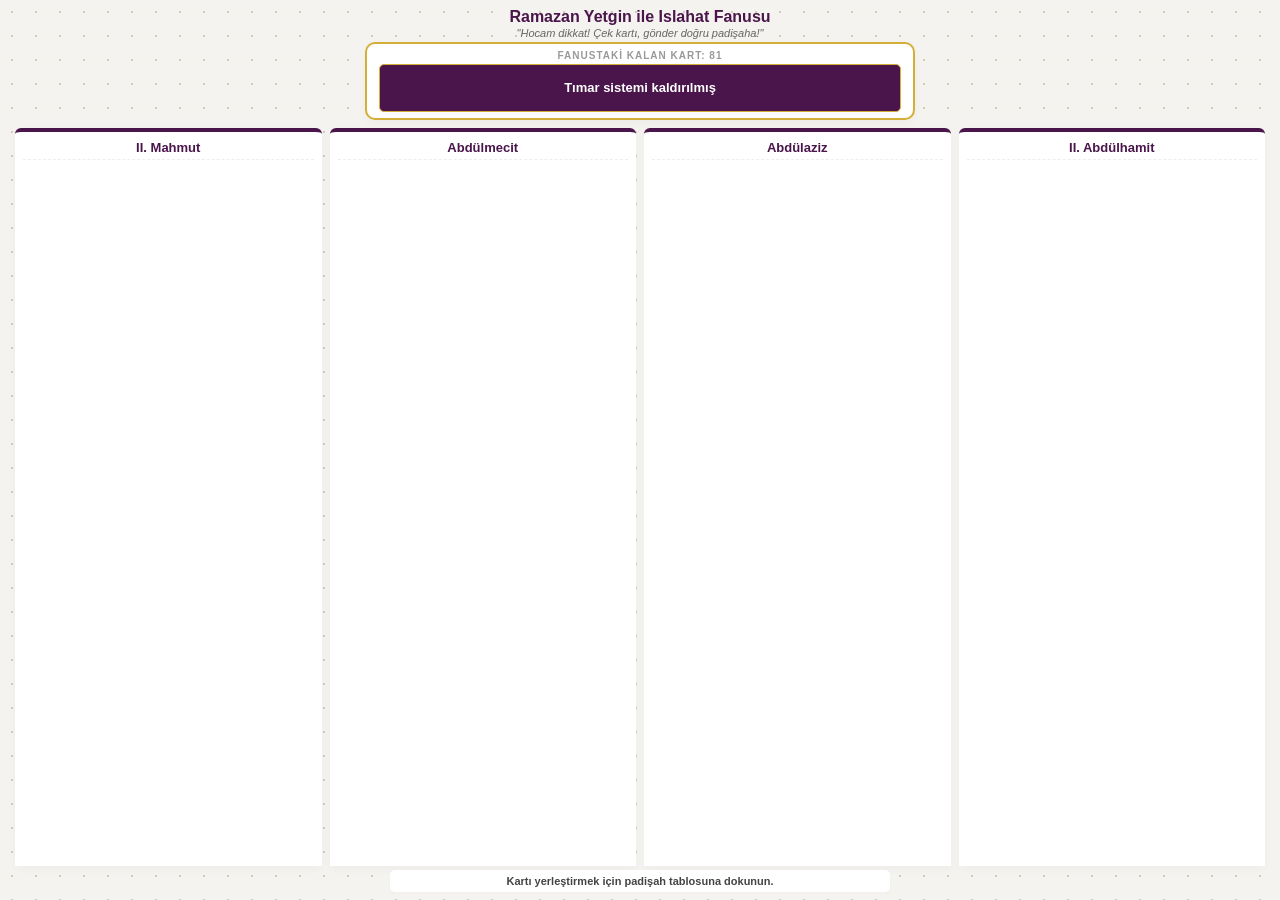
==== index.html @ 74960fe3 "islahatlar fanusu" ====
<!DOCTYPE html>
<html lang="tr">
<head>
    <meta charset="UTF-8">
    <meta name="viewport" content="width=device-width, initial-scale=1.0">
    <title>Islahat Fanusu</title>
    <link rel="icon" type="image/jpeg" href="/ry_kpss.jpg">
    <link rel="stylesheet" href="style.css">
</head>
<body>

    <div class="header">
        <h1>Ramazan Yetgin ile Islahat Fanusu</h1>
        <p>"Hocam dikkat! Çek kartı, gönder doğru padişaha!"</p>
    </div>

    <div class="fanus-container" id="fanus-container">
        <div class="fanus-title" id="fanus-status">Fanustaki Kalan Kart: --</div>
        <div class="islahat-card" id="current-card">
            </div>
    </div>

    <div class="padişahlar-grid">
        <div class="padişah-column" onclick="placeCard(0)">
            <div class="padişah-name">II. Mahmut</div>
            <div class="placed-cards-container" id="container-0"></div>
        </div>

        <div class="padişah-column" onclick="placeCard(1)">
            <div class="padişah-name">Abdülmecit</div>
            <div class="placed-cards-container" id="container-1"></div>
        </div>

        <div class="padişah-column" onclick="placeCard(2)">
            <div class="padişah-name">Abdülaziz</div>
            <div class="placed-cards-container" id="container-2"></div>
        </div>

        <div class="padişah-column" onclick="placeCard(3)">
            <div class="padişah-name">II. Abdülhamit</div>
            <div class="placed-cards-container" id="container-3"></div>
        </div>
    </div>

    <div class="action-container">
        <div class="status-info" id="game-info">Kartı yerleştirmek için padişah tablosuna dokunun.</div>
        <button class="btn" id="restart-btn" onclick="initGame()">Fanusu Yeniden Doldur ve Karıştır</button>
    </div>

    <script src="app.js"></script>
</body>
</html>
---- style.css ----
:root {
    --ottoman-purple: #4A154B; 
    --ottoman-gold: #D4AF37;
    --correct-green: #2ecc71;
    --wrong-red: #e74c3c;
    --bg-color: #f5f3ef;
    --padişah-bg: #ffffff;
}

html, body {
    height: 100%;
    margin: 0;
    padding: 0;
    overflow: hidden; /* Ana sayfanın aşağı kaymasını (global scrollbar) tamamen engeller */
}

body {
    font-family: 'Segoe UI', Tahoma, Geneva, Verdana, sans-serif;
    background-color: var(--bg-color);
    display: flex;
    flex-direction: column;
    background-image: radial-gradient(#d3cbbd 1.5px, transparent 1.5px);
    background-size: 24px 24px;
    user-select: none;
    box-sizing: border-box;
    padding: 8px 15px; /* Dikey boşluğu daraltarak tablolara maksimum alan bıraktık */
}

/* Küçültülmüş Üst Başlık Alanı */
.header {
    text-align: center;
    margin-bottom: 3px;
    flex-shrink: 0; /* Elemanın dikeyde büzüşmesini önler */
}

.header h1 {
    color: var(--ottoman-purple);
    margin: 0 0 1px 0;
    font-size: 16px; /* Başlık alanı daraltıldı */
    font-weight: 800;
}

.header p {
    color: #666;
    margin: 0;
    font-style: italic;
    font-size: 11px;
}

/* Küçültülmüş Fanus Alanı */
.fanus-container {
    background: white;
    border: 2px solid var(--ottoman-gold);
    border-radius: 10px;
    width: 100%;
    max-width: 550px;
    padding: 6px 12px;
    text-align: center;
    box-shadow: 0 3px 10px rgba(0,0,0,0.03);
    margin: 0 auto 8px auto;
    box-sizing: border-box;
    flex-shrink: 0;
}

.fanus-title {
    font-size: 10px;
    text-transform: uppercase;
    letter-spacing: 1px;
    color: #999;
    margin-bottom: 3px;
    font-weight: bold;
}

.islahat-card {
    background-color: var(--ottoman-purple);
    color: white;
    padding: 8px 12px;
    border-radius: 5px;
    font-size: 13px;
    font-weight: 600;
    line-height: 1.3;
    min-height: 30px;
    display: flex;
    align-items: center;
    justify-content: center;
    border: 1px solid var(--ottoman-gold);
}

/* Maksimum Boyutlu Ana Oyun Alanı - Ekranın Kalan Tüm Boşluğunu Doldurur */
.padişahlar-grid {
    display: grid;
    grid-template-columns: repeat(4, 1fr); /* Masaüstünde 4 padişah yan yana */
    gap: 8px;
    width: 100%;
    flex-grow: 1; /* Tabloları dikeyde en alta kadar esnetir */
    margin-bottom: 4px;
    min-height: 0; /* İçerideki kaydırma yapısının (overflow) çalışması için kritik ayar */
}

/* Padişah Sütunları */
.padişah-column {
    background-color: var(--padişah-bg);
    border-top: 4px solid var(--ottoman-purple);
    border-radius: 6px 6px 0 0;
    padding: 8px;
    box-shadow: 0 3px 10px rgba(0,0,0,0.03);
    display: flex;
    flex-direction: column;
    cursor: pointer;
    transition: background-color 0.15s;
    box-sizing: border-box;
    height: 100%; /* Bulunduğu grid alanı kadar tam boy kaplar */
    min-height: 0;
}

.padişah-column:hover {
    background-color: #fffdf9;
    border-top-color: var(--ottoman-gold);
}

.padişah-name {
    font-size: 13px;
    font-weight: 700;
    color: var(--ottoman-purple);
    text-align: center;
    margin-bottom: 6px;
    border-bottom: 1px dashed #eee;
    padding-bottom: 4px;
    flex-shrink: 0;
}

/* Sütun İçindeki Taşmayı Önleyen Konteyner */
.placed-cards-container {
    display: flex;
    flex-direction: column;
    gap: 3px; /* Kartların arasındaki boşluk daraltıldı */
    flex-grow: 1;
    overflow-y: auto; /* Kartlar çok birikirse sütun aşağı uzamaz, içeride taşar ve kayar */
    padding-right: 2px;
}

/* Çirkin Gri Scrollbar'ı Gizleme Komutları (Modern ve Akıcı Görünüm) */
.placed-cards-container::-webkit-scrollbar {
    width: 0px;
    background: transparent;
}
.placed-cards-container {
    -ms-overflow-style: none; /* IE ve Edge */
    scrollbar-width: none; /* Firefox */
}

/* Küçültülmüş ve Kompakt Yerleştirilmiş Kartlar (Badge Tarzı) */
.placed-card {
    background-color: #5c1d5e;
    color: white;
    padding: 4px 6px; /* Kart dikey yüksekliği azaltıldı */
    border-radius: 3px;
    font-size: 10px; /* Yazı boyutu küçültüldü */
    line-height: 1.25;
    text-align: center;
    box-shadow: 0 1px 2px rgba(0,0,0,0.04);
    word-wrap: break-word; /* Uzun kelimelerin kutuyu patlatmasını önler */
    animation: popIn 0.15s ease;
}

/* Oyun Sonu Renk Değişim Durumları */
.placed-card.correct {
    background-color: var(--correct-green) !important;
}

.placed-card.wrong {
    background-color: var(--wrong-red) !important;
}

/* Alt Bilgi ve Kontrol Paneli */
.action-container {
    text-align: center;
    width: 100%;
    max-width: 500px;
    margin: 0 auto;
    flex-shrink: 0;
}

.btn {
    background-color: var(--ottoman-gold);
    color: white;
    border: none;
    padding: 8px 16px;
    font-size: 13px;
    font-weight: bold;
    border-radius: 5px;
    cursor: pointer;
    width: 100%;
    box-shadow: 0 2px 6px rgba(212, 175, 55, 0.2);
    display: none;
}

.status-info {
    font-weight: bold;
    color: #444;
    font-size: 11px;
    background: white;
    padding: 5px;
    border-radius: 5px;
    box-shadow: 0 1px 4px rgba(0,0,0,0.02);
}

@keyframes popIn {
    0% { transform: scale(0.95); opacity: 0; }
    100% { transform: scale(1); opacity: 1; }
}

/* ==========================================================================
   MOBİL VE TABLET RESPONSIVE AYARLARI (Sıfır Taşma Garantisi)
   ========================================================================== */

/* Tabletler ve Orta Ekranlar İçin (Ekran Genişliği 950px altı) */
@media (max-width: 950px) {
    .padişahlar-grid {
        grid-template-columns: repeat(2, 1fr); /* 2 yan yana, 2 alt alta düzen */
        gap: 8px;
    }
    
    .padişah-column {
        height: 100%;
        min-height: 0;
    }
}

/* Akıllı Telefonlar İçin (Ekran Genişliği 550px ve altı) */
@media (max-width: 550px) {
    body {
        padding: 5px 8px; /* Mobilde kenar boşlukları minimuma çekildi */
    }

    .header h1 {
        font-size: 14px; /* Başlık telefonda ekrana tam sığsın */
    }

    .header p {
        font-size: 10px;
    }

    .fanus-container {
        padding: 5px 10px;
        margin-bottom: 6px;
    }

    .islahat-card {
        font-size: 12px;
        padding: 6px 10px;
        min-height: 25px;
    }

    /* 2x2 Mobil Padişah Matrisi */
    .padişahlar-grid {
        grid-template-columns: repeat(2, 1fr); /* Telefon dik konumdayken bile 2'li kalır, aşağı taşmaz */
        gap: 6px;
    }

    .padişah-column {
        padding: 5px;
        border-top-width: 3px; /* Üst ince şerit çizgi bir tık inceltildi */
    }

    .padişah-name {
        font-size: 12px;
        margin-bottom: 4px;
        padding-bottom: 2px;
    }

    /* Telefon Ekranındaki İncecik Kartlar */
    .placed-card {
        padding: 3px 5px;
        font-size: 9px; /* Telefonda hem okunabilir hem de çok az yer kaplar */
        border-radius: 2px;
    }

    .status-info {
        font-size: 10px;
        padding: 4px;
    }
}

/* Çok Küçük / Kısa Ekranlı Telefonlar İçin Ekstra Koruma (Dikey Filtre) */
@media (max-height: 600px) {
    .padişah-name {
        font-size: 11px;
        margin-bottom: 2px;
    }
    .fanus-container {
        display: block;
    }
}
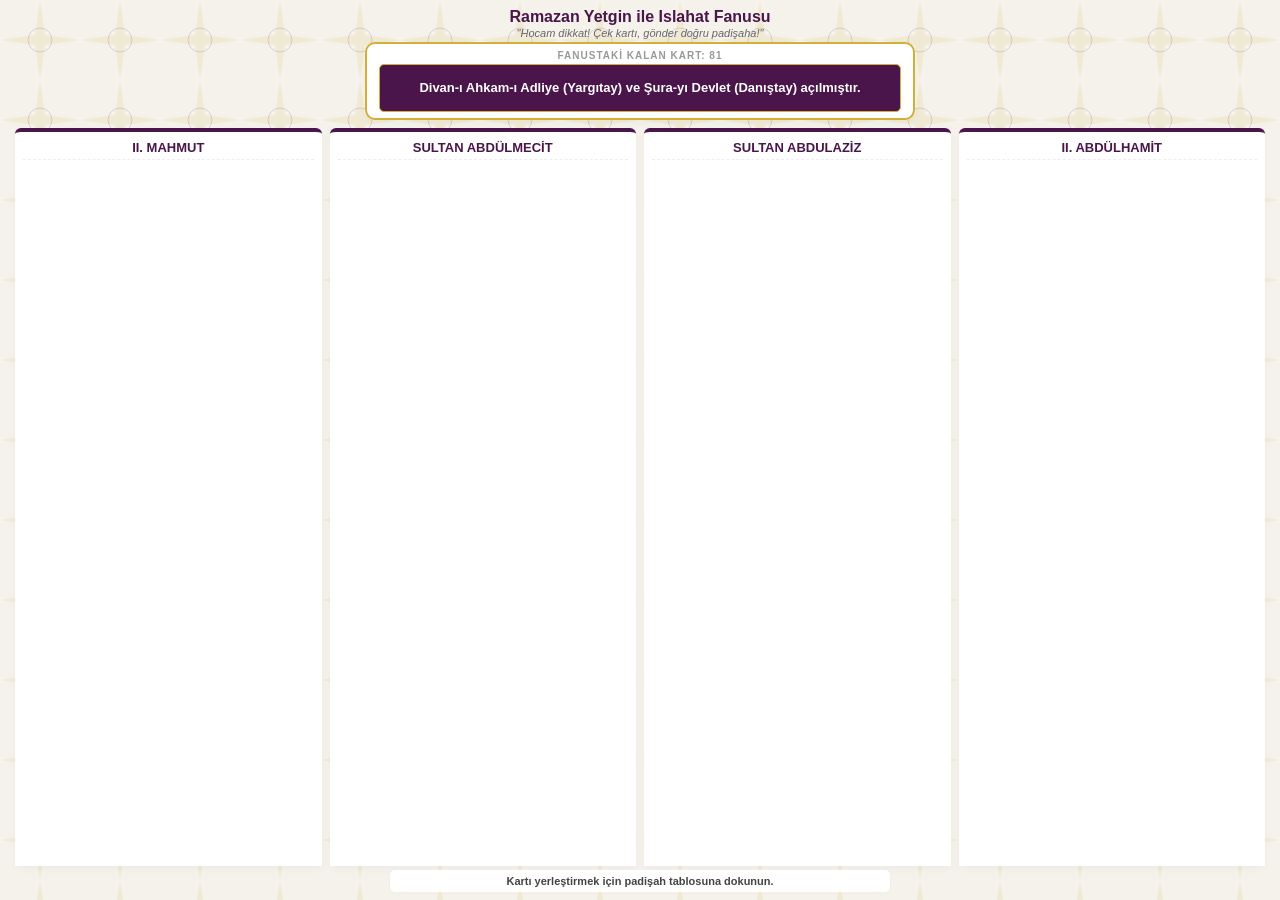
==== commit a0fb4a79: "Başlıklar değiştirildi" ====
--- a/index.html
+++ b/index.html
@@ -22,22 +22,22 @@
 
     <div class="padişahlar-grid">
         <div class="padişah-column" onclick="placeCard(0)">
-            <div class="padişah-name">II. Mahmut</div>
+            <div class="padişah-name">II. MAHMUT</div>
             <div class="placed-cards-container" id="container-0"></div>
         </div>
 
         <div class="padişah-column" onclick="placeCard(1)">
-            <div class="padişah-name">Abdülmecit</div>
+            <div class="padişah-name">SULTAN ABDÜLMECİT</div>
             <div class="placed-cards-container" id="container-1"></div>
         </div>
 
         <div class="padişah-column" onclick="placeCard(2)">
-            <div class="padişah-name">Abdülaziz</div>
+            <div class="padişah-name">SULTAN ABDULAZİZ</div>
             <div class="placed-cards-container" id="container-2"></div>
         </div>
 
         <div class="padişah-column" onclick="placeCard(3)">
-            <div class="padişah-name">II. Abdülhamit</div>
+            <div class="padişah-name">II. ABDÜLHAMİT</div>
             <div class="placed-cards-container" id="container-3"></div>
         </div>
     </div>
--- a/style.css
+++ b/style.css
@@ -16,14 +16,15 @@
 
 body {
     font-family: 'Segoe UI', Tahoma, Geneva, Verdana, sans-serif;
-    background-color: var(--bg-color);
+    background-color: #f5f2eb; /* Tarihi ferman / parşömen zemin rengi */
     display: flex;
     flex-direction: column;
-    background-image: radial-gradient(#d3cbbd 1.5px, transparent 1.5px);
-    background-size: 24px 24px;
+    /* Osmanlı Yıldızı ve Çini Motifi (Özel Kodlanmış Arka Plan) */
+    background-image: url("data:image/svg+xml,%3Csvg xmlns='http://www.w3.org/2000/svg' width='80' height='80' viewBox='0 0 80 80'%3E%3Cpath d='M40 0 L45 35 L80 40 L45 45 L40 80 L35 45 L0 40 L35 35 Z' fill='%23D4AF37' fill-opacity='0.12'/%3E%3Ccircle cx='40' cy='40' r='12' fill='none' stroke='%234A154B' stroke-width='1' stroke-opacity='0.15'/%3E%3C/svg%3E");
+    background-size: 80px 80px;
     user-select: none;
     box-sizing: border-box;
-    padding: 8px 15px; /* Dikey boşluğu daraltarak tablolara maksimum alan bıraktık */
+    padding: 8px 15px;
 }
 
 /* Küçültülmüş Üst Başlık Alanı */
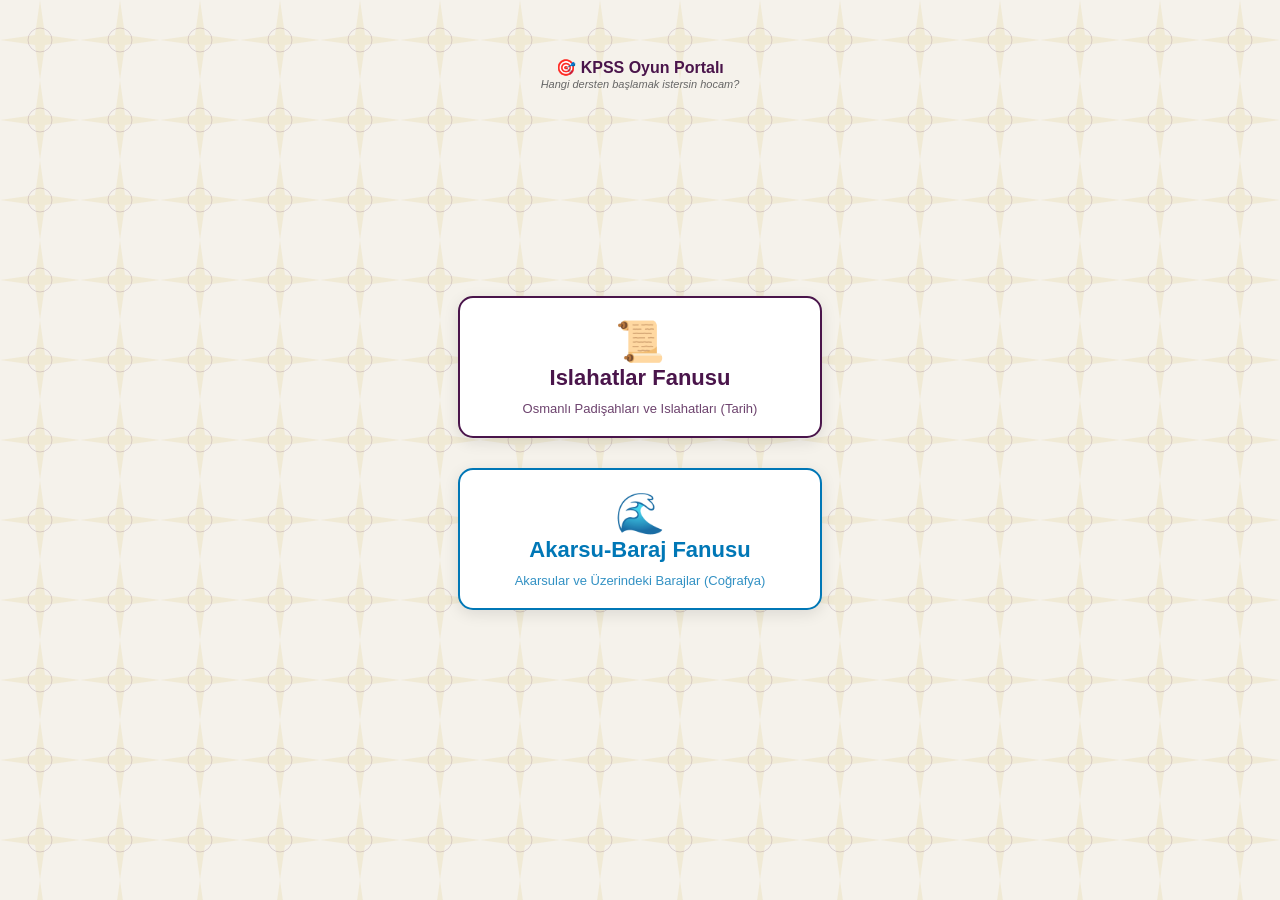
==== commit d98940ba: "Ana sayfa ile coğrafya barajlar eklendi" ====
--- a/index.html
+++ b/index.html
@@ -3,50 +3,47 @@
 <head>
     <meta charset="UTF-8">
     <meta name="viewport" content="width=device-width, initial-scale=1.0">
-    <title>Islahat Fanusu</title>
-    <link rel="icon" type="image/jpeg" href="/ry_kpss.jpg">
-    <link rel="stylesheet" href="style.css">
+    <title>KPSS Eğitim Portalı</title>
+    <link rel="icon" type="image/jpeg" href="assets/ry_kpss.jpg">
+    <link rel="stylesheet" href="style.css"> <style>
+        .portal-container {
+            display: flex; flex-direction: column; align-items: center;
+            justify-content: center; height: 80vh; gap: 30px;
+        }
+        .game-card {
+            background: white; border: 2px solid var(--ottoman-purple);
+            border-radius: 15px; padding: 20px; width: 320px;
+            text-align: center; cursor: pointer; transition: 0.3s;
+            text-decoration: none; color: var(--ottoman-purple);
+            box-shadow: 0 4px 15px rgba(0,0,0,0.1);
+        }
+        .game-card:hover {
+            transform: translateY(-5px); background: var(--ottoman-purple); color: white;
+        }
+        .game-card h2 { margin: 0 0 10px 0; font-size: 22px; }
+        .game-card p { margin: 0; font-size: 13px; opacity: 0.8; }
+        .coğrafya-card { border-color: #0077b6; color: #0077b6; }
+        .coğrafya-card:hover { background: #0077b6; color: white; }
+    </style>
 </head>
 <body>
-
-    <div class="header">
-        <h1>Ramazan Yetgin ile Islahat Fanusu</h1>
-        <p>"Hocam dikkat! Çek kartı, gönder doğru padişaha!"</p>
+    <div class="header" style="margin-top: 50px;">
+        <h1>🎯 KPSS Oyun Portalı</h1>
+        <p>Hangi dersten başlamak istersin hocam?</p>
     </div>
 
-    <div class="fanus-container" id="fanus-container">
-        <div class="fanus-title" id="fanus-status">Fanustaki Kalan Kart: --</div>
-        <div class="islahat-card" id="current-card">
-            </div>
+    <div class="portal-container">
+        <a href="tarih/islahatlar.html" class="game-card">
+            <div style="font-size: 40px;">📜</div>
+            <h2>Islahatlar Fanusu</h2>
+            <p>Osmanlı Padişahları ve Islahatları (Tarih)</p>
+        </a>
+
+        <a href="cografya/baraj.html" class="game-card coğrafya-card">
+            <div style="font-size: 40px;">🌊</div>
+            <h2>Akarsu-Baraj Fanusu</h2>
+            <p>Akarsular ve Üzerindeki Barajlar (Coğrafya)</p>
+        </a>
     </div>
-
-    <div class="padişahlar-grid">
-        <div class="padişah-column" onclick="placeCard(0)">
-            <div class="padişah-name">II. MAHMUT</div>
-            <div class="placed-cards-container" id="container-0"></div>
-        </div>
-
-        <div class="padişah-column" onclick="placeCard(1)">
-            <div class="padişah-name">SULTAN ABDÜLMECİT</div>
-            <div class="placed-cards-container" id="container-1"></div>
-        </div>
-
-        <div class="padişah-column" onclick="placeCard(2)">
-            <div class="padişah-name">SULTAN ABDULAZİZ</div>
-            <div class="placed-cards-container" id="container-2"></div>
-        </div>
-
-        <div class="padişah-column" onclick="placeCard(3)">
-            <div class="padişah-name">II. ABDÜLHAMİT</div>
-            <div class="placed-cards-container" id="container-3"></div>
-        </div>
-    </div>
-
-    <div class="action-container">
-        <div class="status-info" id="game-info">Kartı yerleştirmek için padişah tablosuna dokunun.</div>
-        <button class="btn" id="restart-btn" onclick="initGame()">Fanusu Yeniden Doldur ve Karıştır</button>
-    </div>
-
-    <script src="app.js"></script>
 </body>
 </html>
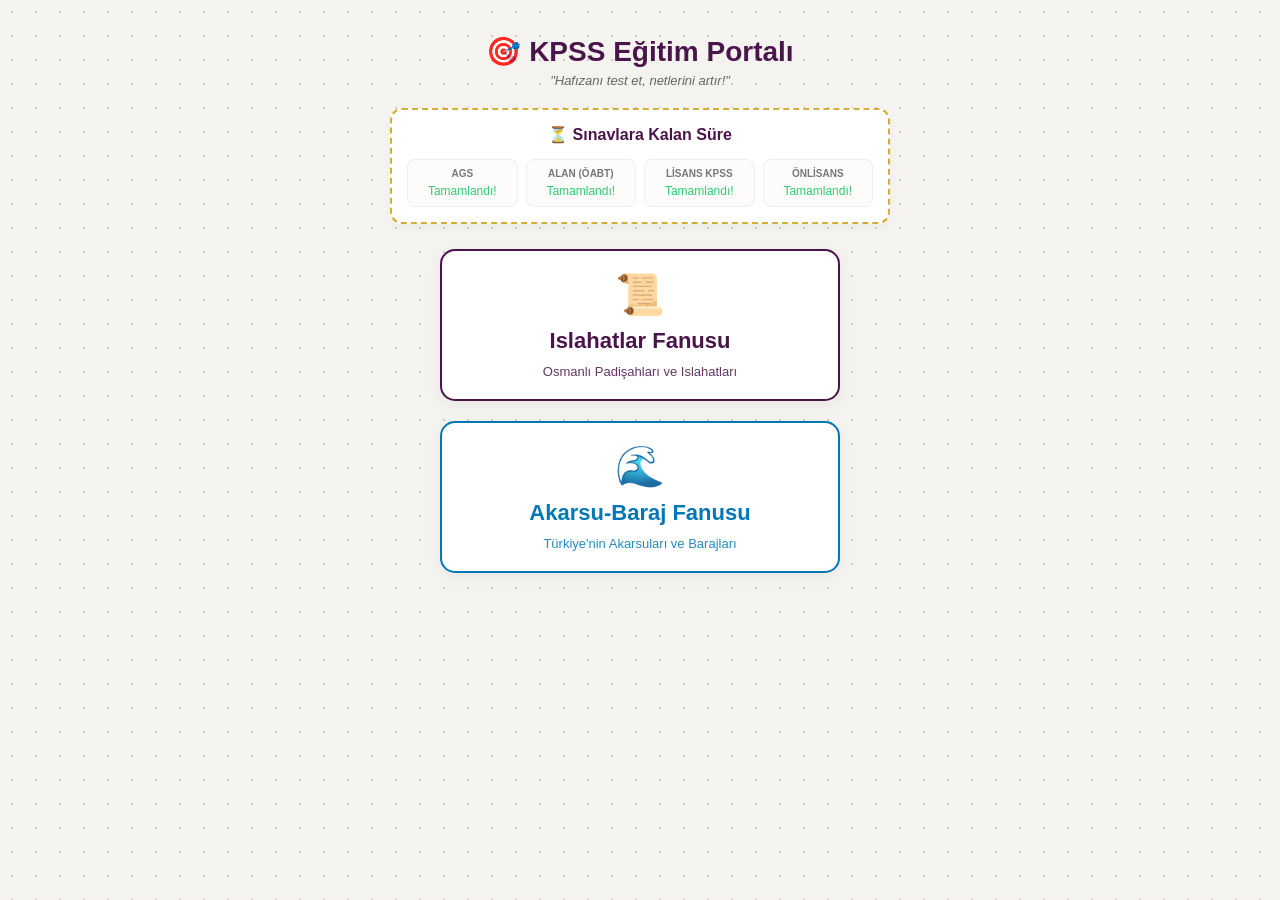
==== commit 13ff32f1: "Sınav gün sayacı eklendi" ====
--- a/index.html
+++ b/index.html
@@ -4,46 +4,198 @@
     <meta charset="UTF-8">
     <meta name="viewport" content="width=device-width, initial-scale=1.0">
     <title>KPSS Eğitim Portalı</title>
-    <link rel="icon" type="image/jpeg" href="assets/ry_kpss.jpg">
-    <link rel="stylesheet" href="style.css"> <style>
+    <link rel="icon" type="image/jpeg" href="https://pbs.twimg.com/profile_images/1626359005951795201/hZun5XbZ_400x400.jpg">
+    <style>
+        :root {
+            --ottoman-purple: #4A154B; 
+            --ottoman-gold: #D4AF37;
+        }
+        body {
+            font-family: 'Segoe UI', Tahoma, Geneva, Verdana, sans-serif;
+            background-color: #f5f3ef;
+            background-image: radial-gradient(#d3cbbd 1.5px, transparent 1.5px);
+            background-size: 24px 24px;
+            margin: 0;
+            padding: 15px;
+            display: flex;
+            flex-direction: column;
+            align-items: center;
+        }
+        .header {
+            text-align: center;
+            margin-top: 20px;
+            margin-bottom: 20px;
+        }
+        .header h1 {
+            color: var(--ottoman-purple);
+            font-size: 28px;
+            margin: 0 0 5px 0;
+        }
+        .header p {
+            color: #666;
+            margin: 0;
+            font-style: italic;
+            font-size: 13px;
+        }
+
+        /* --- SAYAÇ TASARIMI --- */
+        .countdown-wrapper {
+            width: 100%;
+            max-width: 500px;
+            background: white;
+            border: 2px dashed var(--ottoman-gold);
+            border-radius: 12px;
+            padding: 15px;
+            text-align: center;
+            margin-bottom: 25px;
+            box-shadow: 0 4px 10px rgba(0,0,0,0.03);
+            box-sizing: border-box;
+        }
+        .countdown-wrapper h2 {
+            font-size: 16px; 
+            color: var(--ottoman-purple); 
+            margin: 0 0 15px 0;
+        }
+        .countdown-grid {
+            display: grid;
+            grid-template-columns: repeat(4, 1fr);
+            gap: 8px;
+        }
+        .countdown-card {
+            background: #fdfcfa;
+            border: 1px solid #eee;
+            border-radius: 8px;
+            padding: 8px 4px;
+            display: flex;
+            flex-direction: column;
+            justify-content: center;
+        }
+        .countdown-card .exam-name {
+            font-size: 10px;
+            font-weight: 800;
+            color: #777;
+            margin-bottom: 5px;
+        }
+        .countdown-card .timer {
+            font-size: 15px;
+            color: var(--ottoman-purple);
+        }
+
+        /* --- OYUN MENÜSÜ TASARIMI --- */
         .portal-container {
-            display: flex; flex-direction: column; align-items: center;
-            justify-content: center; height: 80vh; gap: 30px;
+            display: flex;
+            flex-direction: column;
+            align-items: center;
+            width: 100%;
+            gap: 20px;
         }
         .game-card {
-            background: white; border: 2px solid var(--ottoman-purple);
-            border-radius: 15px; padding: 20px; width: 320px;
-            text-align: center; cursor: pointer; transition: 0.3s;
-            text-decoration: none; color: var(--ottoman-purple);
-            box-shadow: 0 4px 15px rgba(0,0,0,0.1);
+            background: white;
+            border: 2px solid var(--ottoman-purple);
+            border-radius: 15px;
+            padding: 20px;
+            width: 100%;
+            max-width: 400px;
+            text-align: center;
+            cursor: pointer;
+            transition: all 0.3s ease;
+            text-decoration: none;
+            color: var(--ottoman-purple);
+            box-shadow: 0 4px 15px rgba(0,0,0,0.05);
+            box-sizing: border-box;
         }
         .game-card:hover {
-            transform: translateY(-5px); background: var(--ottoman-purple); color: white;
+            transform: translateY(-5px);
+            background-color: var(--ottoman-purple);
+            color: white;
         }
         .game-card h2 { margin: 0 0 10px 0; font-size: 22px; }
-        .game-card p { margin: 0; font-size: 13px; opacity: 0.8; }
+        .game-card p { margin: 0; font-size: 13px; opacity: 0.85; }
+        
+        /* Coğrafya Butonuna Özel Renk */
         .coğrafya-card { border-color: #0077b6; color: #0077b6; }
-        .coğrafya-card:hover { background: #0077b6; color: white; }
+        .coğrafya-card:hover { background-color: #0077b6; color: white; }
+
+        /* Mobil Uyum İçin Sayaç Kırılımı */
+        @media (max-width: 450px) {
+            .countdown-grid { grid-template-columns: repeat(2, 1fr); }
+        }
     </style>
 </head>
 <body>
-    <div class="header" style="margin-top: 50px;">
-        <h1>🎯 KPSS Oyun Portalı</h1>
-        <p>Hangi dersten başlamak istersin hocam?</p>
+
+    <div class="header">
+        <h1>🎯 KPSS Eğitim Portalı</h1>
+        <p>"Hafızanı test et, netlerini artır!"</p>
     </div>
 
+    <div class="countdown-wrapper">
+        <h2>⏳ Sınavlara Kalan Süre</h2>
+        <div class="countdown-grid">
+            <div class="countdown-card">
+                <span class="exam-name">AGS</span>
+                <span class="timer" id="timer-ags">...</span>
+            </div>
+            <div class="countdown-card">
+                <span class="exam-name">ALAN (ÖABT)</span>
+                <span class="timer" id="timer-alan">...</span>
+            </div>
+            <div class="countdown-card">
+                <span class="exam-name">LİSANS KPSS</span>
+                <span class="timer" id="timer-lisans">...</span>
+            </div>
+            <div class="countdown-card">
+                <span class="exam-name">ÖNLİSANS</span>
+                <span class="timer" id="timer-onlisans">...</span>
+            </div>
+        </div>
+    </div>
+
     <div class="portal-container">
-        <a href="tarih/islahatlar.html" class="game-card">
-            <div style="font-size: 40px;">📜</div>
+        <a href="islahat.html" class="game-card">
+            <div style="font-size: 40px; margin-bottom: 10px;">📜</div>
             <h2>Islahatlar Fanusu</h2>
-            <p>Osmanlı Padişahları ve Islahatları (Tarih)</p>
+            <p>Osmanlı Padişahları ve Islahatları</p>
         </a>
 
-        <a href="cografya/baraj.html" class="game-card coğrafya-card">
-            <div style="font-size: 40px;">🌊</div>
+        <a href="baraj.html" class="game-card coğrafya-card">
+            <div style="font-size: 40px; margin-bottom: 10px;">🌊</div>
             <h2>Akarsu-Baraj Fanusu</h2>
-            <p>Akarsular ve Üzerindeki Barajlar (Coğrafya)</p>
+            <p>Türkiye'nin Akarsuları ve Barajları</p>
         </a>
     </div>
+
+    <script>
+        // 2026 ÖSYM Takvimi - Milisaniye Çevirimi
+        const examDates = {
+            ags: new Date("July 12, 2026 10:15:00").getTime(),
+            alan: new Date("July 12, 2026 10:15:00").getTime(),
+            lisans: new Date("September 6, 2026 10:15:00").getTime(),
+            onlisans: new Date("October 4, 2026 10:15:00").getTime()
+        };
+
+        function updateCounters() {
+            const now = new Date().getTime();
+
+            for (const [exam, date] of Object.entries(examDates)) {
+                const distance = date - now;
+                const element = document.getElementById(`timer-${exam}`);
+
+                if (distance < 0) {
+                    element.innerHTML = "Tamamlandı!";
+                    element.style.color = "#2ecc71"; // Sınav bittiğinde yeşil olur
+                    element.style.fontSize = "12px";
+                } else {
+                    const days = Math.floor(distance / (1000 * 60 * 60 * 24));
+                    element.innerHTML = `<strong>${days}</strong> Gün`;
+                }
+            }
+        }
+
+        // Sayfa yüklendiğinde hesapla ve yazdır
+        updateCounters();
+        // Gün döngüleri için her 1 saatte bir arka planda rakamları kontrol et
+        setInterval(updateCounters, 1000 * 60 * 60);
+    </script>
 </body>
 </html>
